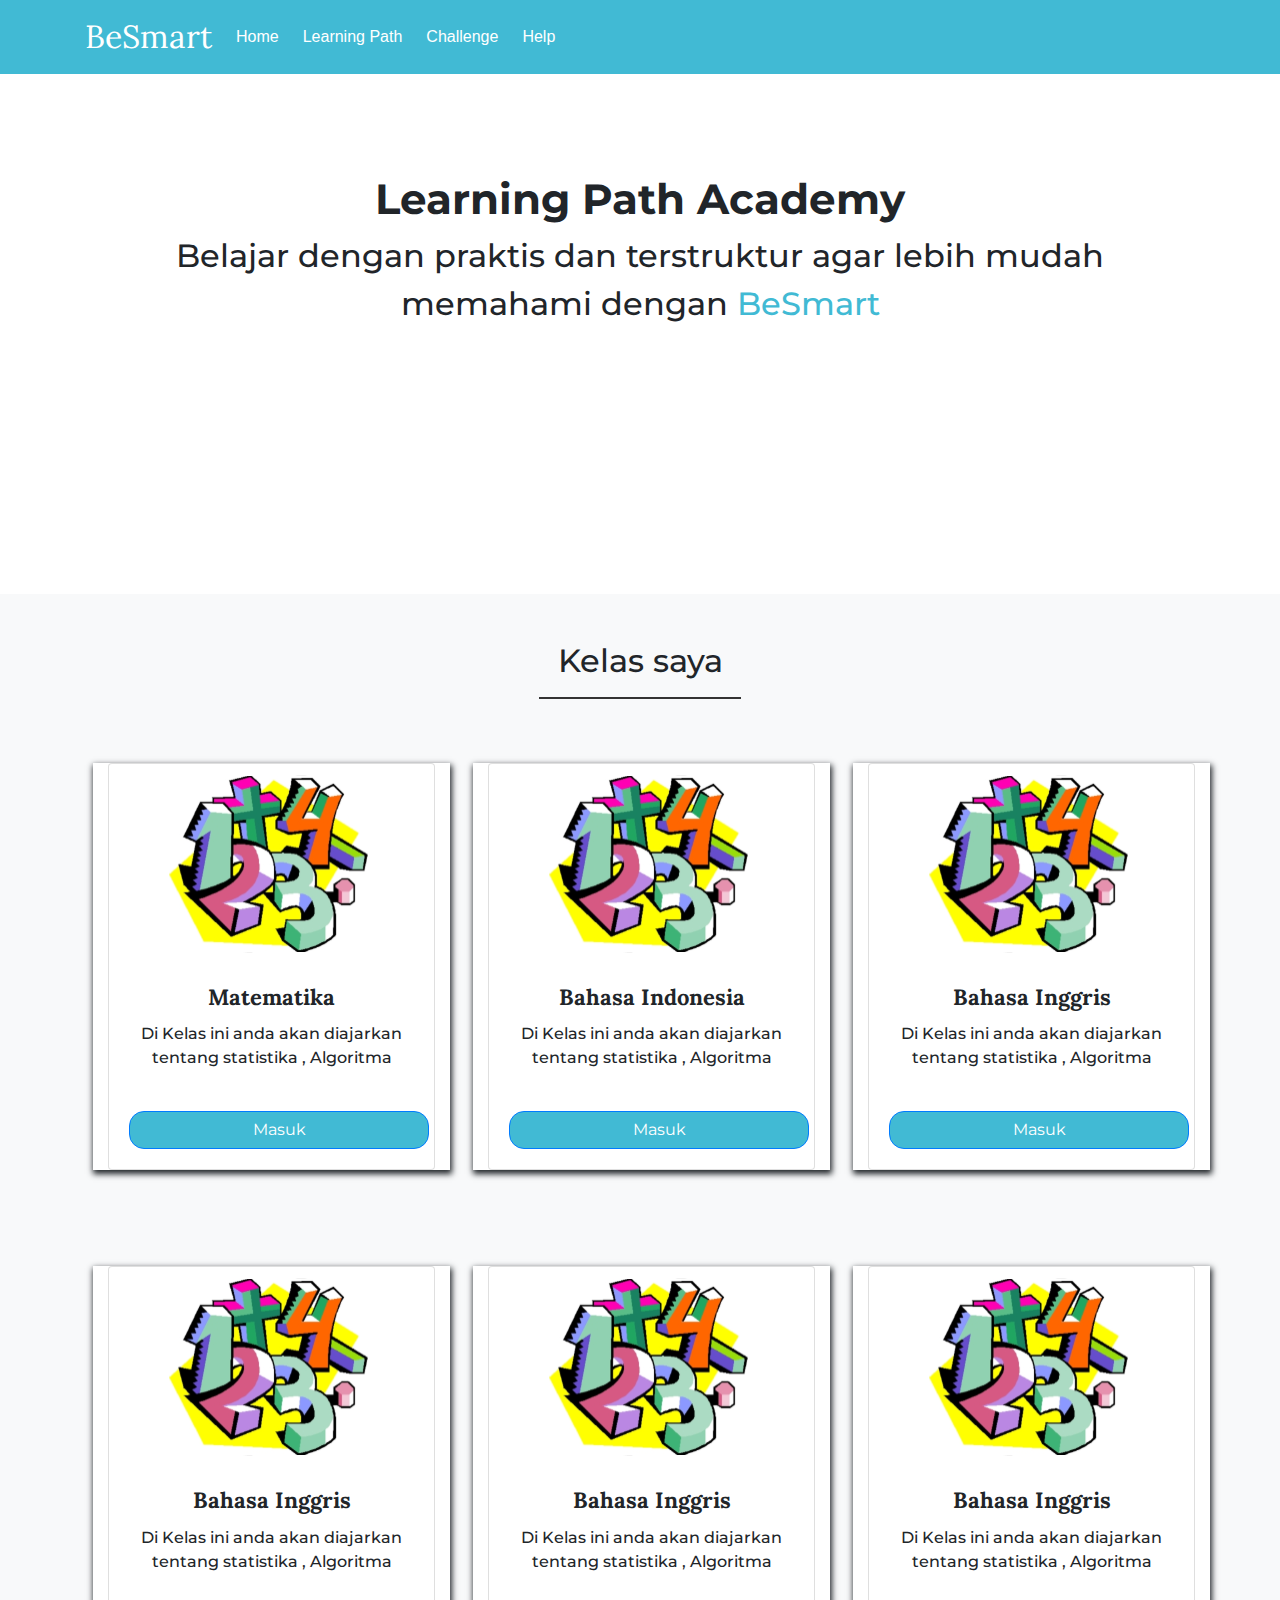
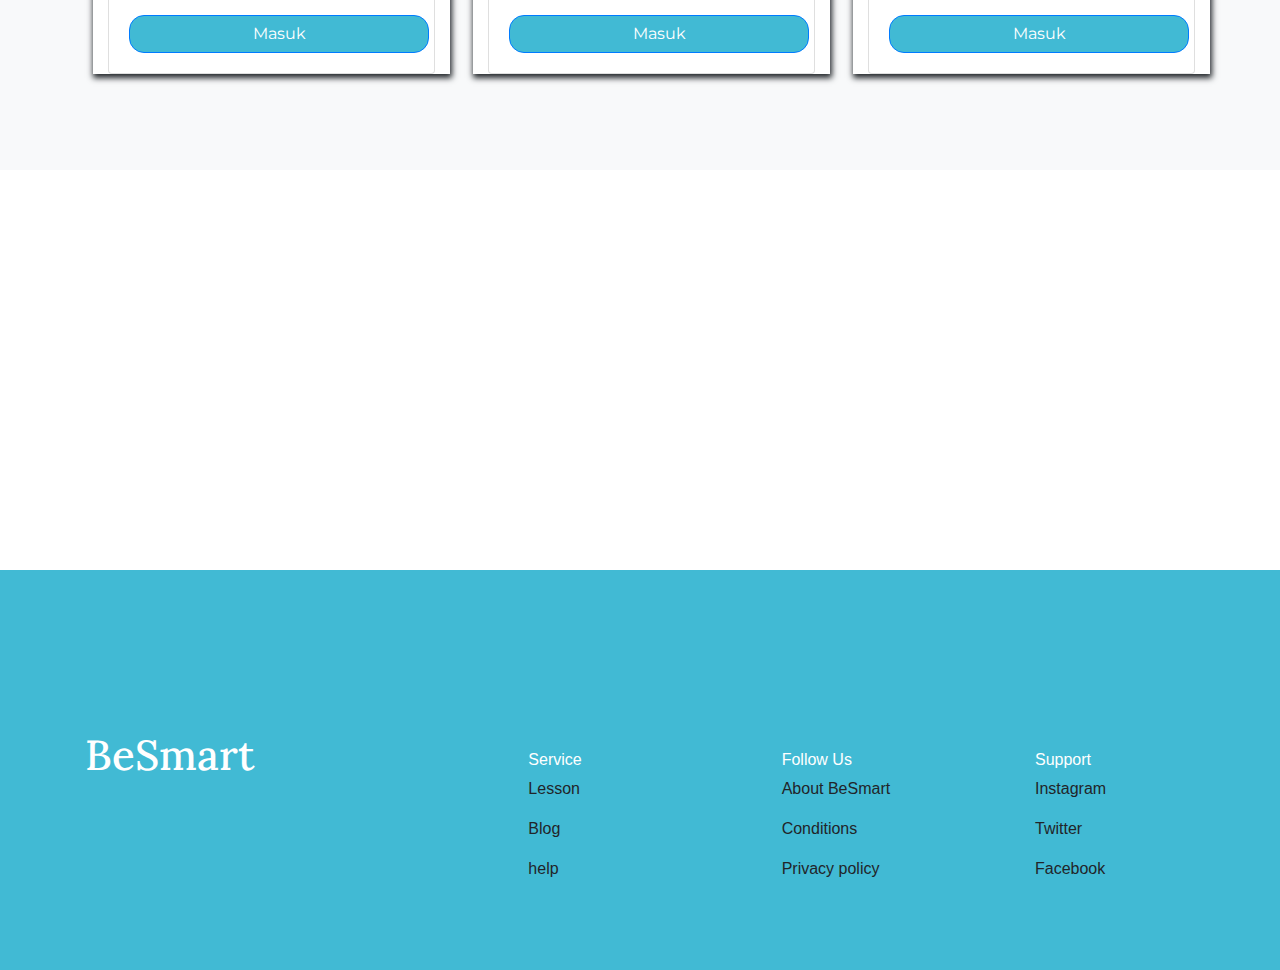
==== home.html @ 11f1c788 "membuat halaman homePage Learning Path" ====
<!doctype html>
<html lang="en">
  <head>
    <!-- Required meta tags -->
    <meta charset="utf-8">
    <meta name="viewport" content="width=device-width, initial-scale=1, shrink-to-fit=no">

    <!-- Bootstrap CSS -->
    <link rel="stylesheet" href="https://maxcdn.bootstrapcdn.com/bootstrap/4.0.0/css/bootstrap.min.css" integrity="sha384-Gn5384xqQ1aoWXA+058RXPxPg6fy4IWvTNh0E263XmFcJlSAwiGgFAW/dAiS6JXm" crossorigin="anonymous">


    <!-- Style CSS -->
    <link rel="stylesheet" href="Asset/css/main.css" type="text/css">



    <!-- Font -->
    <link rel="preconnect" href="https://fonts.googleapis.com">
    <link rel="preconnect" href="https://fonts.gstatic.com" crossorigin>
    <link href="https://fonts.googleapis.com/css2?family=Lora&family=Montserrat&display=swap" rel="stylesheet">



    <title>Hello, world!</title>
  </head>
  <body>
    

    <!-- Navbar -->
    <nav class="navbar navbar-expand-lg">
        <div class="container">
        <a class="navbar-brand text-white" href="/">
            BeSmart
        </a>
        <button class="navbar-toggler" type="button" data-toggle="collapse" data-target="#navbarNav" aria-controls="navbarNav" aria-expanded="false" aria-label="Toggle navigation">
          <span class="navbar-toggler-icon"></span>
        </button>
        <div class="collapse navbar-collapse" id="navbarNav">
          <ul class="navbar-nav">
            <li class="nav-item active">
              <a class="nav-link text-white" href="login.html">Home <span class="sr-only">(current)</span></a>
            </li>
            <li class="nav-item">
              <a class="nav-link text-white ml-2" href="#">Learning Path</a>
            </li>
            <li class="nav-item">
              <a class="nav-link text-white ml-2" href="#">Challenge</a>
            </li>
            <li class="nav-item">
              <a class="nav-link text-white ml-2" href="#">Help</a>
            </li>
            
          </ul>
        </div>
    </div>
      </nav>

      <!-- Akhir Navbar -->


      <!-- Judul -->

      <div class="container judul">
          <div class="row">
              <div class="col">
                  <h5 class="text-judul">Learning Path Academy</h5>
                  <p class="text-desc">Belajar dengan praktis dan terstruktur agar lebih mudah memahami dengan <span style="color: #41BAD4;">BeSmart</span></p>
              </div>
          </div>
      </div>

      <!-- Akhir judul  -->


      <!-- Kelas -->
      <section class="kelas-Belajar bg-light p-5">
          <div class="container">
              <h3 class="text-center">Kelas saya</h3>
              <hr style="border: 1px solid #333; width: 200px;">
              <div class="row">
                  <div class="col-lg-4">
                    <div class="card-deck mb-5 mt-5 ml-2">
                        <div class="card">
                          <img class="card-img-top img-fluid" style="margin-left: 60px;" src="Asset/img/mtk.svg" alt="Card image cap">
                          <div class="card-body">
                            <h5 class="card-title text-center">Matematika</h5>
                            <p class="card-text">Di Kelas ini anda akan diajarkan tentang statistika , Algoritma </p>
                            <a href="" class="btn btn-primary btn-masuk-kelas">Masuk</a>
                          </div>
                        </div>
                      </div>
                  </div>

                  <div class="col-lg-4">
                    <div class="card-deck mt-5 mb-5 mt-5 ml-2">
                        <div class="card">
                          <img class="card-img-top img-fluid" style="margin-left: 60px;" src="Asset/img/mtk.svg" alt="Card image cap">
                          <div class="card-body">
                            <h5 class="card-title text-center">Bahasa Indonesia</h5>
                            <p class="card-text">Di Kelas ini anda akan diajarkan tentang statistika , Algoritma </p>
                            <a href="" class="btn btn-primary btn-masuk-kelas">Masuk</a>
                          </div>
                        </div>
                      </div>
                  </div>


                  <div class="col-lg-4">
                    <div class="card-deck mt-5 mb-5 ml-2">
                        <div class="card">
                          <img class="card-img-top img-fluid" style="margin-left: 60px;" src="Asset/img/mtk.svg" alt="Card image cap">
                          <div class="card-body">
                            <h5 class="card-title text-center">Bahasa Inggris</h5>
                            <p class="card-text">Di Kelas ini anda akan diajarkan tentang statistika , Algoritma </p>
                            <a href="" class="btn btn-primary btn-masuk-kelas">Masuk</a>
                          </div>
                        </div>
                      </div>
                  </div>

                  <div class="col-lg-4">
                    <div class="card-deck mt-5 mb-5 ml-2">
                        <div class="card">
                          <img class="card-img-top img-fluid" style="margin-left: 60px;" src="Asset/img/mtk.svg" alt="Card image cap">
                          <div class="card-body">
                            <h5 class="card-title text-center">Bahasa Inggris</h5>
                            <p class="card-text">Di Kelas ini anda akan diajarkan tentang statistika , Algoritma </p>
                            <a href="" class="btn btn-primary btn-masuk-kelas">Masuk</a>
                          </div>
                        </div>
                      </div>
                  </div>

                  <div class="col-lg-4">
                    <div class="card-deck mt-5 mb-5 ml-2">
                        <div class="card">
                          <img class="card-img-top img-fluid" style="margin-left: 60px;" src="Asset/img/mtk.svg" alt="Card image cap">
                          <div class="card-body">
                            <h5 class="card-title text-center">Bahasa Inggris</h5>
                            <p class="card-text">Di Kelas ini anda akan diajarkan tentang statistika , Algoritma </p>
                            <a href="" class="btn btn-primary btn-masuk-kelas">Masuk</a>
                          </div>
                        </div>
                      </div>
                  </div>

                  <div class="col-lg-4">
                    <div class="card-deck mt-5 mb-5 ml-2">
                        <div class="card">
                          <img class="card-img-top img-fluid" style="margin-left: 60px;" src="Asset/img/mtk.svg" alt="Card image cap">
                          <div class="card-body">
                            <h5 class="card-title text-center">Bahasa Inggris</h5>
                            <p class="card-text">Di Kelas ini anda akan diajarkan tentang statistika , Algoritma </p>
                            <a href="" class="btn btn-primary btn-masuk-kelas">Masuk</a>
                          </div>
                        </div>
                      </div>
                  </div>
              </div>
          </div>
      </section>
      <!-- Akhir kelas -->

      <!-- Footer -->
      <section class="footer" style="background: #41BAD4; height: 400px;">
          <div class="container">
              <div class="row d-flex justify-content-between">
                  <div class="col-4">
                      <h5 class="footer-text">BeSmart</h5>
                  </div>
                  <div class="col-2">
                      <h4 class="service">Service</h4>
                      <div class="row">
                          <div class="col">
                              <p class="services">Lesson</hp>
                              <p class="services">Blog</p>
                              <hp class="services">help</p>
                          </div>
                      </div>
                  </div>
                  <div class="col-2">
                      <h4 class="service">Follow Us</h4>
                      <div class="row">
                        <div class="col">
                            <p class="services">About BeSmart</hp>
                            <p class="services">Conditions</p>
                            <hp class="services">Privacy policy</p>
                        </div>
                    </div>
                  </div>
                  <div class="col-2">
                      <h4 class="service">Support</h4>
                      <div class="row">
                        <div class="col">
                            <p class="services">Instagram</hp>
                            <p class="services">Twitter</p>
                            <hp class="services">Facebook</p>
                        </div>
                    </div>
                  </div>
              </div>
          </div>
      </section>
      <!-- Akhir Footer -->




















    <!-- Optional JavaScript -->
    <!-- jQuery first, then Popper.js, then Bootstrap JS -->
    <script src="https://code.jquery.com/jquery-3.2.1.slim.min.js" integrity="sha384-KJ3o2DKtIkvYIK3UENzmM7KCkRr/rE9/Qpg6aAZGJwFDMVNA/GpGFF93hXpG5KkN" crossorigin="anonymous"></script>
    <script src="https://cdnjs.cloudflare.com/ajax/libs/popper.js/1.12.9/umd/popper.min.js" integrity="sha384-ApNbgh9B+Y1QKtv3Rn7W3mgPxhU9K/ScQsAP7hUibX39j7fakFPskvXusvfa0b4Q" crossorigin="anonymous"></script>
    <script src="https://maxcdn.bootstrapcdn.com/bootstrap/4.0.0/js/bootstrap.min.js" integrity="sha384-JZR6Spejh4U02d8jOt6vLEHfe/JQGiRRSQQxSfFWpi1MquVdAyjUar5+76PVCmYl" crossorigin="anonymous"></script>
  </body>
</html>
---- Asset/css/main.css ----
.navbar {
    background: #41BAD4;
    margin-bottom: 100px;
}
.navbar-brand {
    font-family: 'Lora';
    font-size: 32px;
    font-weight: 400;
    font-style: bold;
}
.navlink {
    font-family: 'Montserrat';
}
.jumbotron {
    height: 600px;
}
.text-learning, title {
    font-family: 'Montserrat';
    color: white;
}

.btn-belajar {
    text-align: center;
    margin: auto;
    margin-left: 550px;
    margin-top: 60px;
}

.title-text {
    font-family: 'Lora';
    margin-top: 90px;
    color: #41BAD4;
    font-size: 42px;
    text-align: center;
}

.logo-img {
    margin-top: 40px;
    width: 350;
    height: 200;
}

.box-form {
    width: 400px;
    height: 600px;
    background: black;
}
.btn-login, .btn-masuk-kelas {
    background: #41BAD4 ;
    color: white;
    font-family: 'Montserrat';
    margin-top: 25px;
    width: 300px;
    border-radius: 15px 15px 15px 15px;
}

.btn-outline-primary {
    border-radius: 15px 15px 15px 15px;
    width: 100px;
    margin-left: 10px;
}
.form-control {
    border-radius: 5px 5px 5px 5px;
}
.judul {
    margin-bottom: 250px;
}

.text-judul {
    font-family: 'Montserrat';
    font-size: 42px;
    font-weight: bold;
    text-align: center;
}
.text-desc, h3 {
    font-family: 'Montserrat';
    font-size: 32px;
    font-weight: 500;
    text-align: center;
}

.card-deck {
    box-sizing: border-box;
    box-shadow: 1px 3px 6px 1px;
    background: white;
}
.card-img-top {
    width: 200px; height: 200px;
}
.card-title {
    font-family: 'Lora';
    font-size: 22px;
    font-weight: bold;
}
.card-text {
    font-family: 'Montserrat';
    font-weight: 500;
    font-size: 16px;
    text-align: center;
}
.footer {
    margin-top: 400px;
}
.footer-text {
    color: white;
    padding-top: 160px;
    font-family: 'Lora';
    font-size: 42px;
}
.footer .service {
    padding-top: 180px;
    font-size: 16px;
    color: white;
}
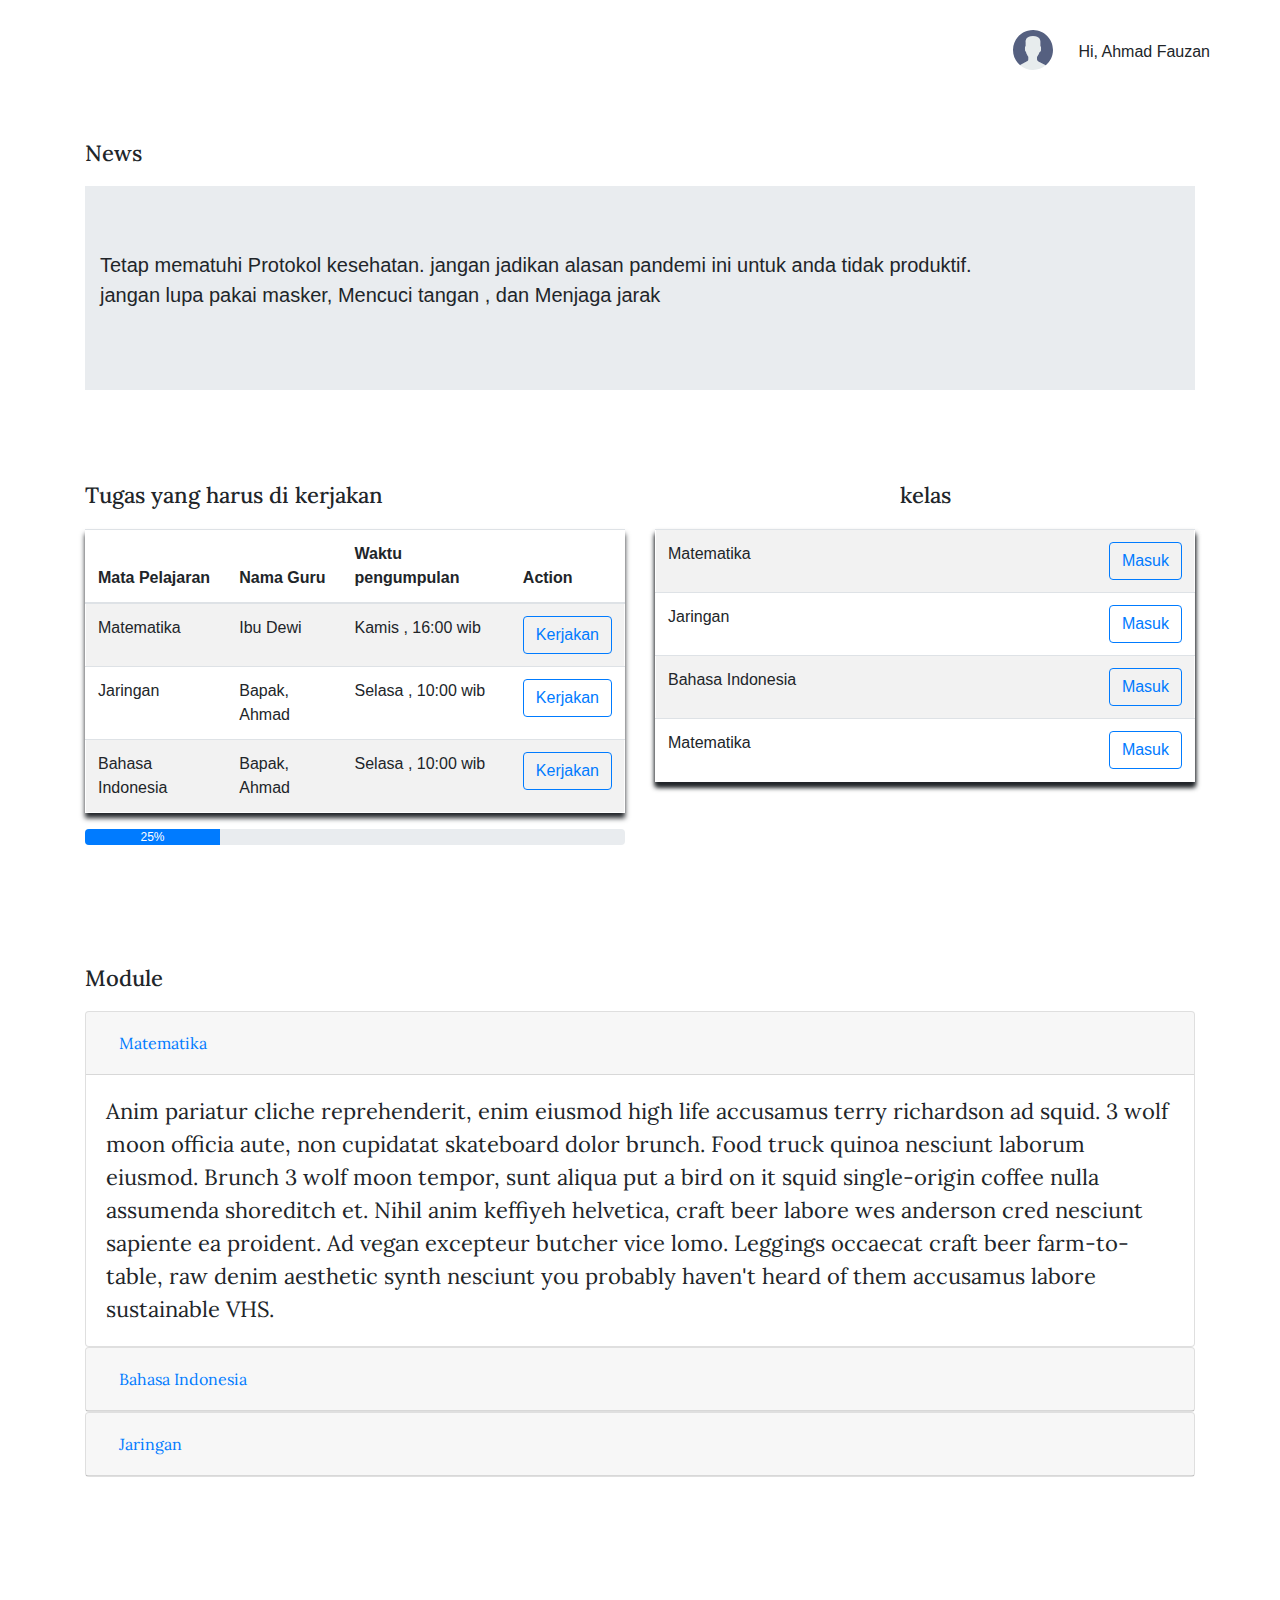
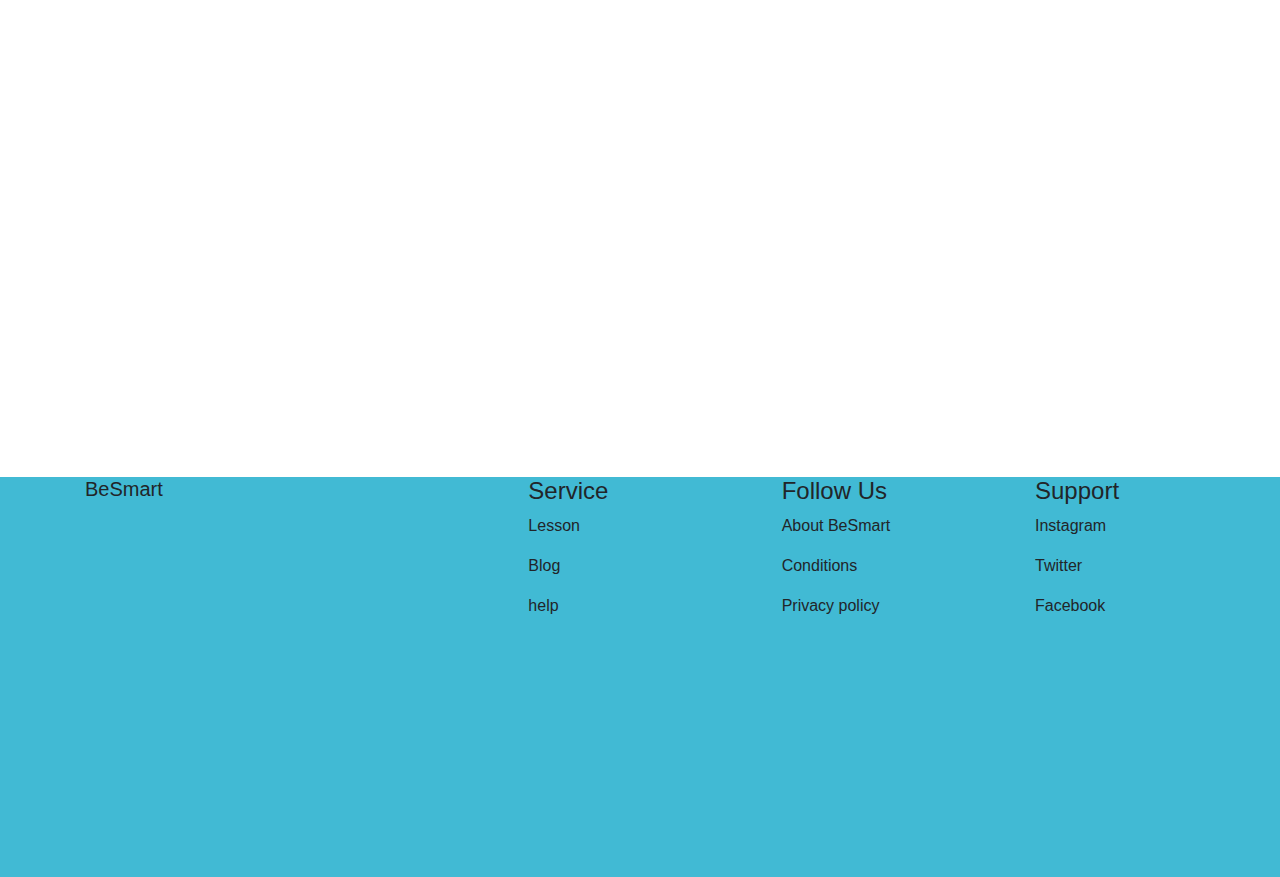
==== commit 3be6767f: "revisi new desain" ====
--- a/home.html
+++ b/home.html
@@ -11,6 +11,7 @@
 
     <!-- Style CSS -->
     <link rel="stylesheet" href="Asset/css/main.css" type="text/css">
+    <link rel="stylesheet" href="path/to/font-awesome/css/font-awesome.min.css">
 
 
 
@@ -27,139 +28,213 @@
     
 
     <!-- Navbar -->
-    <nav class="navbar navbar-expand-lg">
-        <div class="container">
-        <a class="navbar-brand text-white" href="/">
-            BeSmart
-        </a>
-        <button class="navbar-toggler" type="button" data-toggle="collapse" data-target="#navbarNav" aria-controls="navbarNav" aria-expanded="false" aria-label="Toggle navigation">
-          <span class="navbar-toggler-icon"></span>
-        </button>
-        <div class="collapse navbar-collapse" id="navbarNav">
-          <ul class="navbar-nav">
-            <li class="nav-item active">
-              <a class="nav-link text-white" href="login.html">Home <span class="sr-only">(current)</span></a>
-            </li>
-            <li class="nav-item">
-              <a class="nav-link text-white ml-2" href="#">Learning Path</a>
-            </li>
-            <li class="nav-item">
-              <a class="nav-link text-white ml-2" href="#">Challenge</a>
-            </li>
-            <li class="nav-item">
-              <a class="nav-link text-white ml-2" href="#">Help</a>
-            </li>
+    <div class="container">
+      <div class="row">
+        <div class="col">
+          <img src="Asset/img/user.svg" class="img-fluid img-user float-right" style="width: 40px; height: 40px;" alt="">
+        </div>
+        <p class="name-user">Hi, Ahmad Fauzan</p>
+      </div>
+    </div>
+    <!-- Akhir Navbar -->
+
+    <!-- News -->
+    <section class="news">
+      <div class="container">
+        <div class="row">
+          <div class="col">
+            <h5 class="title-news">News</h5>
+          </div>
+        </div>
+        <div class="row">
+          <div class="col">
+            <div class="jumbotron jumbotron-fluid">
+              <div class="container">
+                <p class="lead">Tetap mematuhi Protokol kesehatan. jangan jadikan alasan pandemi ini untuk anda tidak produktif. <br>
+                 jangan lupa pakai masker, Mencuci tangan , dan Menjaga jarak</p>
+              </div>
+            </div>
+          </div>
+        </div>
+      </div>
+    </section>
+    <!-- Akhir News -->
+
+    <!-- Reminder -->
+    <section class="task">
+      <div class="container">
+        <div class="row d-flex justify-content-between">
+          <div class="col">
+            <h5 class="title-task">Tugas yang harus di kerjakan</h5>
+          </div>
+          <div class="col">
+            <h5 class="title-task text-center"> kelas </h5>
+          </div>
+        </div>
+
+
+
+        <div class="row">
+
+          <div class="col-6">
+            <table class="table table-striped table-task">
+              <thead>
+                <tr>
+                  <th scope="col">Mata Pelajaran</th>
+                  <th scope="col">Nama Guru</th>
+                  <th scope="col">Waktu pengumpulan</th>
+                  <th scope="col">Action</th>
+                </tr>
+              </thead>
+              <tbody>
+                <tr>
+                  <td>Matematika</td>
+                  <td>Ibu Dewi</td>
+                  <td>Kamis , 16:00 wib</td>
+                  <td>
+                    <a href="" class="btn btn-outline-primary">Kerjakan</a>
+                  </td>
+                </tr>
+                  <td>Jaringan</td>
+                  <td>Bapak, Ahmad</td>
+                  <td>Selasa , 10:00 wib</td>
+                  <td>
+                    <a href="" class="btn btn-outline-primary">Kerjakan</a>
+                  </td>
+                </tr>
+                </tr>
+                  <td>Bahasa Indonesia</td>
+                  <td>Bapak, Ahmad</td>
+                  <td>Selasa , 10:00 wib</td>
+                  <td>
+                    <a href="" class="btn btn-outline-primary">Kerjakan</a>
+                  </td>
+                </tr>
+              </tbody>
+            </table>
+          </div>
+
+
+          <div class="col-6">
+            <table class="table table-striped table-kelas">
+             
+              <tbody class="table-kelas">
+                <tr>
+                  <td>Matematika</td>
+                  <td>
+                    <a href="" class="btn btn-outline-primary float-right">Masuk</a>
+                  </td>
+                </tr>
+                  <td >Jaringan</td>
+                  <td>
+                    <a href="" class="btn btn-outline-primary float-right">Masuk</a>
+                  </td>
+                </tr>
+                </tr>
+                  <td >Bahasa Indonesia</td>
+                  <td>
+                    <a href="" class="btn btn-outline-primary float-right">Masuk</a>
+                  </td>
+                </tr>
+                </tr>
+                  <td >Matematika</td>
+                  <td>
+                    <a href="kelas.html" class="btn btn-outline-primary float-right">Masuk</a>
+                  </td>
+                </tr>
+                
+              </tbody>
+            </table>
+          </div>
+        </div>
+        <div class="row">
+            <div class="col-6">
+              <div class="progress">
+                <div class="progress-bar" role="progressbar" style="width: 25%;" aria-valuenow="25" aria-valuemin="0" aria-valuemax="100">25%</div>
+              </div>
+            </div>
+        </div>
+      </div>
+    </section>
+    <!-- Akhir Reminder -->
+
+
+    <!-- Kurikulum -->
+    <section class="kurikulum">
+      <div class="container">
+        <div class="row">
+          <div class="col">
+            <h5 class="kurikulum">Module</h5>
+          </div>
+        </div>
+
+        <div class="row">
+          <div class="col">
+            <div id="accordion">
+              <div class="card">
+                <div class="card-header" id="headingOne">
+                  <h5 class="mb-0">
+                    <button class="btn btn-link" data-toggle="collapse" data-target="#collapseOne" aria-expanded="true" aria-controls="collapseOne">
+                      Matematika
+                    </button>
+                  </h5>
+                </div>
             
-          </ul>
-        </div>
-    </div>
-      </nav>
-
-      <!-- Akhir Navbar -->
-
-
-      <!-- Judul -->
-
-      <div class="container judul">
-          <div class="row">
-              <div class="col">
-                  <h5 class="text-judul">Learning Path Academy</h5>
-                  <p class="text-desc">Belajar dengan praktis dan terstruktur agar lebih mudah memahami dengan <span style="color: #41BAD4;">BeSmart</span></p>
-              </div>
-          </div>
+                <div id="collapseOne" class="collapse show" aria-labelledby="headingOne" data-parent="#accordion">
+                  <div class="card-body">
+                    Anim pariatur cliche reprehenderit, enim eiusmod high life accusamus terry richardson ad squid. 3 wolf moon officia aute, non cupidatat skateboard dolor brunch. Food truck quinoa nesciunt laborum eiusmod. Brunch 3 wolf moon tempor, sunt aliqua put a bird on it squid single-origin coffee nulla assumenda shoreditch et. Nihil anim keffiyeh helvetica, craft beer labore wes anderson cred nesciunt sapiente ea proident. Ad vegan excepteur butcher vice lomo. Leggings occaecat craft beer farm-to-table, raw denim aesthetic synth nesciunt you probably haven't heard of them accusamus labore sustainable VHS.
+                  </div>
+                </div>
+              </div>
+              <div class="card">
+                <div class="card-header" id="headingTwo">
+                  <h5 class="mb-0">
+                    <button class="btn btn-link collapsed" data-toggle="collapse" data-target="#collapseTwo" aria-expanded="false" aria-controls="collapseTwo">
+                      Bahasa Indonesia
+                    </button>
+                  </h5>
+                </div>
+                <div id="collapseTwo" class="collapse" aria-labelledby="headingTwo" data-parent="#accordion">
+                  <div class="card-body">
+                    Anim pariatur cliche reprehenderit, enim eiusmod high life accusamus terry richardson ad squid. 3 wolf moon officia aute, non cupidatat skateboard dolor brunch. Food truck quinoa nesciunt laborum eiusmod. Brunch 3 wolf moon tempor, sunt aliqua put a bird on it squid single-origin coffee nulla assumenda shoreditch et. Nihil anim keffiyeh helvetica, craft beer labore wes anderson cred nesciunt sapiente ea proident. Ad vegan excepteur butcher vice lomo. Leggings occaecat craft beer farm-to-table, raw denim aesthetic synth nesciunt you probably haven't heard of them accusamus labore sustainable VHS.
+                  </div>
+                </div>
+              </div>
+              <div class="card">
+                <div class="card-header" id="headingThree">
+                  <h5 class="mb-0">
+                    <button class="btn btn-link collapsed" data-toggle="collapse" data-target="#collapseThree" aria-expanded="false" aria-controls="collapseThree">
+                      Jaringan
+                    </button>
+                  </h5>
+                </div>
+                <div id="collapseThree" class="collapse" aria-labelledby="headingThree" data-parent="#accordion">
+                  <div class="card-body">
+                    Anim pariatur cliche reprehenderit, enim eiusmod high life accusamus terry richardson ad squid. 3 wolf moon officia aute, non cupidatat skateboard dolor brunch. Food truck quinoa nesciunt laborum eiusmod. Brunch 3 wolf moon tempor, sunt aliqua put a bird on it squid single-origin coffee nulla assumenda shoreditch et. Nihil anim keffiyeh helvetica, craft beer labore wes anderson cred nesciunt sapiente ea proident. Ad vegan excepteur butcher vice lomo. Leggings occaecat craft beer farm-to-table, raw denim aesthetic synth nesciunt you probably haven't heard of them accusamus labore sustainable VHS.
+                  </div>
+                </div>
+              </div>
+            </div>
+          </div>
+        </div>
       </div>
-
-      <!-- Akhir judul  -->
-
-
-      <!-- Kelas -->
-      <section class="kelas-Belajar bg-light p-5">
-          <div class="container">
-              <h3 class="text-center">Kelas saya</h3>
-              <hr style="border: 1px solid #333; width: 200px;">
-              <div class="row">
-                  <div class="col-lg-4">
-                    <div class="card-deck mb-5 mt-5 ml-2">
-                        <div class="card">
-                          <img class="card-img-top img-fluid" style="margin-left: 60px;" src="Asset/img/mtk.svg" alt="Card image cap">
-                          <div class="card-body">
-                            <h5 class="card-title text-center">Matematika</h5>
-                            <p class="card-text">Di Kelas ini anda akan diajarkan tentang statistika , Algoritma </p>
-                            <a href="" class="btn btn-primary btn-masuk-kelas">Masuk</a>
-                          </div>
-                        </div>
-                      </div>
-                  </div>
-
-                  <div class="col-lg-4">
-                    <div class="card-deck mt-5 mb-5 mt-5 ml-2">
-                        <div class="card">
-                          <img class="card-img-top img-fluid" style="margin-left: 60px;" src="Asset/img/mtk.svg" alt="Card image cap">
-                          <div class="card-body">
-                            <h5 class="card-title text-center">Bahasa Indonesia</h5>
-                            <p class="card-text">Di Kelas ini anda akan diajarkan tentang statistika , Algoritma </p>
-                            <a href="" class="btn btn-primary btn-masuk-kelas">Masuk</a>
-                          </div>
-                        </div>
-                      </div>
-                  </div>
-
-
-                  <div class="col-lg-4">
-                    <div class="card-deck mt-5 mb-5 ml-2">
-                        <div class="card">
-                          <img class="card-img-top img-fluid" style="margin-left: 60px;" src="Asset/img/mtk.svg" alt="Card image cap">
-                          <div class="card-body">
-                            <h5 class="card-title text-center">Bahasa Inggris</h5>
-                            <p class="card-text">Di Kelas ini anda akan diajarkan tentang statistika , Algoritma </p>
-                            <a href="" class="btn btn-primary btn-masuk-kelas">Masuk</a>
-                          </div>
-                        </div>
-                      </div>
-                  </div>
-
-                  <div class="col-lg-4">
-                    <div class="card-deck mt-5 mb-5 ml-2">
-                        <div class="card">
-                          <img class="card-img-top img-fluid" style="margin-left: 60px;" src="Asset/img/mtk.svg" alt="Card image cap">
-                          <div class="card-body">
-                            <h5 class="card-title text-center">Bahasa Inggris</h5>
-                            <p class="card-text">Di Kelas ini anda akan diajarkan tentang statistika , Algoritma </p>
-                            <a href="" class="btn btn-primary btn-masuk-kelas">Masuk</a>
-                          </div>
-                        </div>
-                      </div>
-                  </div>
-
-                  <div class="col-lg-4">
-                    <div class="card-deck mt-5 mb-5 ml-2">
-                        <div class="card">
-                          <img class="card-img-top img-fluid" style="margin-left: 60px;" src="Asset/img/mtk.svg" alt="Card image cap">
-                          <div class="card-body">
-                            <h5 class="card-title text-center">Bahasa Inggris</h5>
-                            <p class="card-text">Di Kelas ini anda akan diajarkan tentang statistika , Algoritma </p>
-                            <a href="" class="btn btn-primary btn-masuk-kelas">Masuk</a>
-                          </div>
-                        </div>
-                      </div>
-                  </div>
-
-                  <div class="col-lg-4">
-                    <div class="card-deck mt-5 mb-5 ml-2">
-                        <div class="card">
-                          <img class="card-img-top img-fluid" style="margin-left: 60px;" src="Asset/img/mtk.svg" alt="Card image cap">
-                          <div class="card-body">
-                            <h5 class="card-title text-center">Bahasa Inggris</h5>
-                            <p class="card-text">Di Kelas ini anda akan diajarkan tentang statistika , Algoritma </p>
-                            <a href="" class="btn btn-primary btn-masuk-kelas">Masuk</a>
-                          </div>
-                        </div>
-                      </div>
-                  </div>
-              </div>
-          </div>
-      </section>
-      <!-- Akhir kelas -->
+    </section>
+    <!-- Akhir Kurikulum -->
+
+
+
+
+
+
+
+
+
+
+
+
+
+
+
 
       <!-- Footer -->
       <section class="footer" style="background: #41BAD4; height: 400px;">
--- a/Asset/css/main.css
+++ b/Asset/css/main.css
@@ -8,117 +8,39 @@
     font-weight: 400;
     font-style: bold;
 }
-.navlink {
-    font-family: 'Montserrat';
+.form-control {
+    border-radius: 20px 20px 20px 20px;
 }
-.jumbotron {
-    height: 600px;
+.btn-login {
+    box-shadow: 1px 2px 3px 3px;
+    width: 400px;
+    border-radius: 20px 20px 20px 20px;
 }
-.text-learning, title {
-    font-family: 'Montserrat';
-    color: white;
+.tab-content {
+    margin-bottom: 200px;
 }
 
-.btn-belajar {
-    text-align: center;
-    margin: auto;
-    margin-left: 550px;
-    margin-top: 60px;
+.img-user {
+    margin-top: 30px;
+}
+.name-user{
+    margin-top: 40px;
+    margin-left: 10px;
 }
 
-.title-text {
+.title-news, .title-task, .kurikulum{
     font-family: 'Lora';
-    margin-top: 90px;
-    color: #41BAD4;
-    font-size: 42px;
-    text-align: center;
+    font-size: 22px;
+    margin-top: 60px;
+    margin-bottom: 20px;
 }
 
-.logo-img {
-    margin-top: 40px;
-    width: 350;
-    height: 200;
+.table-kelas, .table-task {
+    box-sizing: border-box;
+    box-shadow: 0px 5px 5px 0px;
+    border: 1px solid white;
 }
 
-.box-form {
-    width: 400px;
-    height: 600px;
-    background: black;
-}
-.btn-login, .btn-masuk-kelas {
-    background: #41BAD4 ;
-    color: white;
-    font-family: 'Montserrat';
-    margin-top: 25px;
-    width: 300px;
-    border-radius: 15px 15px 15px 15px;
-}
-
-.btn-outline-primary {
-    border-radius: 15px 15px 15px 15px;
-    width: 100px;
-    margin-left: 10px;
-}
-.form-control {
-    border-radius: 5px 5px 5px 5px;
-}
-.judul {
-    margin-bottom: 250px;
-}
-
-.text-judul {
-    font-family: 'Montserrat';
-    font-size: 42px;
-    font-weight: bold;
-    text-align: center;
-}
-.text-desc, h3 {
-    font-family: 'Montserrat';
-    font-size: 32px;
-    font-weight: 500;
-    text-align: center;
-}
-
-.card-deck {
-    box-sizing: border-box;
-    box-shadow: 1px 3px 6px 1px;
-    background: white;
-}
-.card-img-top {
-    width: 200px; height: 200px;
-}
-.card-title {
-    font-family: 'Lora';
-    font-size: 22px;
-    font-weight: bold;
-}
-.card-text {
-    font-family: 'Montserrat';
-    font-weight: 500;
-    font-size: 16px;
-    text-align: center;
-}
 .footer {
-    margin-top: 400px;
-}
-.footer-text {
-    color: white;
-    padding-top: 160px;
-    font-family: 'Lora';
-    font-size: 42px;
-}
-.footer .service {
-    padding-top: 180px;
-    font-size: 16px;
-    color: white;
-}
-
-
-
-
-
-
-
-
-
-
+    margin-top: 600px;
+}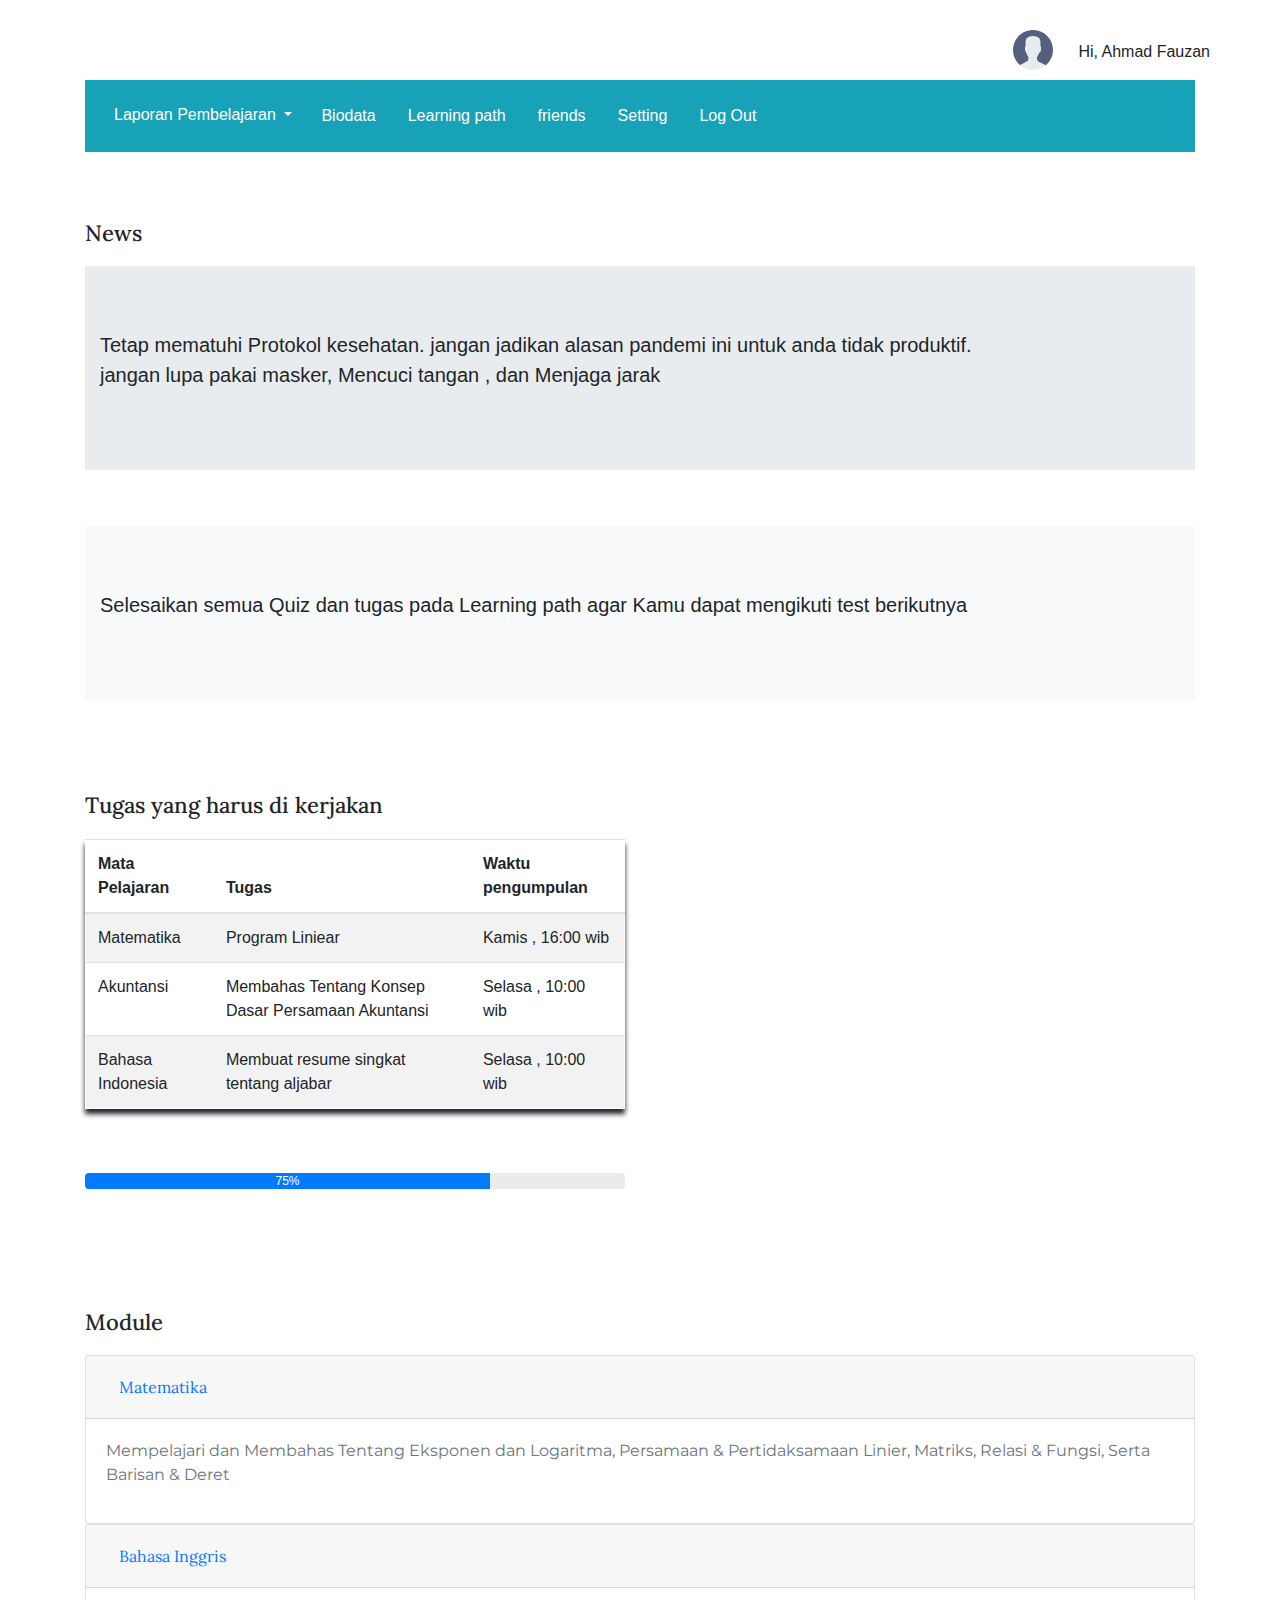
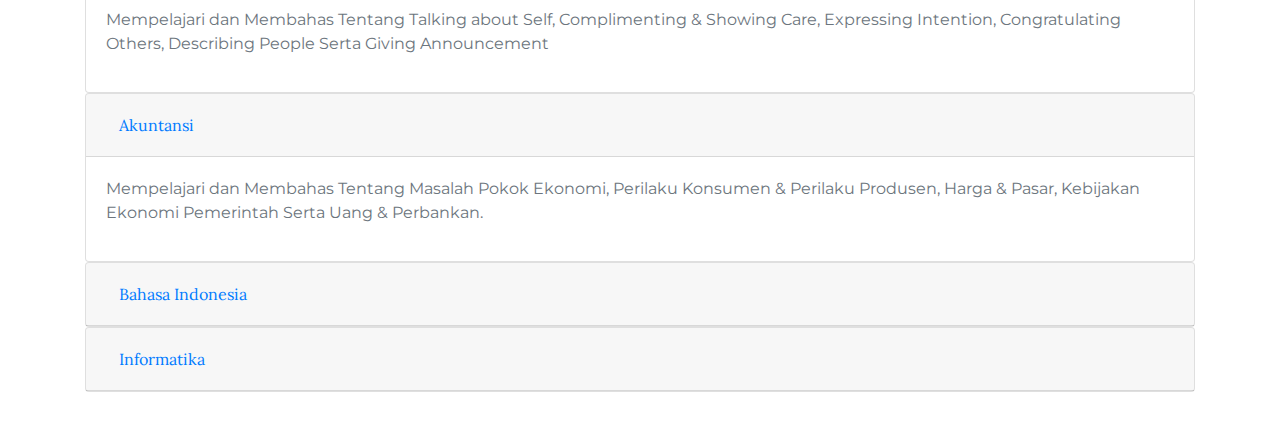
==== commit 1bcc5a91: "ubah tampilan" ====
--- a/home.html
+++ b/home.html
@@ -22,21 +22,57 @@
 
 
 
-    <title>Hello, world!</title>
+    <title>BeSmart | HomePage</title>
   </head>
   <body>
+
+
     
 
     <!-- Navbar -->
     <div class="container">
       <div class="row">
-        <div class="col">
+        <div class="col-lg d-sm-none d-md-block">
           <img src="Asset/img/user.svg" class="img-fluid img-user float-right" style="width: 40px; height: 40px;" alt="">
         </div>
         <p class="name-user">Hi, Ahmad Fauzan</p>
       </div>
     </div>
     <!-- Akhir Navbar -->
+
+    <div class="container">
+      <div class="p-3 mb-2 bg-info">
+        <ul class="nav">
+         
+          <div class="dropdown">
+            <button class="btn bg-info text-white dropdown-toggle" type="button" id="dropdownMenuButton" data-toggle="dropdown" aria-haspopup="true" aria-expanded="false">
+              Laporan Pembelajaran
+            </button>
+            <div class="dropdown-menu" aria-labelledby="dropdownMenuButton">
+              <a class="dropdown-item" href="semester.html">Semester 1</a>
+              <a class="dropdown-item" href="semester.html">Semester 2</a>
+            </div>
+          </div>
+          <li class="nav-item">
+            <a class="nav-link" href="biodata.html">Biodata</a>
+          </li>
+          <li class="nav-item">
+            <a class="nav-link" href="Learning.html">Learning path</a>
+          </li>
+          <li class="nav-item">
+            <a class="nav-link" href="friend.html">friends</a>
+          </li>
+          <li class="nav-item">
+            <a class="nav-link" href="settings.html">Setting</a>
+          </li>
+          <li class="nav-item">
+            <a class="nav-link" href="index.html">Log Out</a>
+          </li>
+        </ul>
+      </div>
+    </div>
+
+
 
     <!-- News -->
     <section class="news">
@@ -56,6 +92,17 @@
             </div>
           </div>
         </div>
+        <div class="row mt-4">
+          <div class="col">
+            <div class="jumbotron jumbotron-fluid bg-light">
+              <div class="container">
+                <p class="lead">
+                  Selesaikan semua Quiz dan tugas pada Learning path agar Kamu dapat mengikuti test berikutnya
+                </p>
+              </div>
+            </div>
+          </div>
+        </div>
       </div>
     </section>
     <!-- Akhir News -->
@@ -67,9 +114,7 @@
           <div class="col">
             <h5 class="title-task">Tugas yang harus di kerjakan</h5>
           </div>
-          <div class="col">
-            <h5 class="title-task text-center"> kelas </h5>
-          </div>
+        
         </div>
 
 
@@ -81,86 +126,46 @@
               <thead>
                 <tr>
                   <th scope="col">Mata Pelajaran</th>
-                  <th scope="col">Nama Guru</th>
+                  <th scope="col">Tugas</th>
                   <th scope="col">Waktu pengumpulan</th>
-                  <th scope="col">Action</th>
                 </tr>
               </thead>
               <tbody>
                 <tr>
                   <td>Matematika</td>
-                  <td>Ibu Dewi</td>
+                  <td>Program Liniear</td>
                   <td>Kamis , 16:00 wib</td>
-                  <td>
-                    <a href="" class="btn btn-outline-primary">Kerjakan</a>
-                  </td>
-                </tr>
-                  <td>Jaringan</td>
-                  <td>Bapak, Ahmad</td>
+                
+                </tr>
+                  <td>Akuntansi</td>
+                  <td>Membahas Tentang Konsep Dasar Persamaan Akuntansi</td>
                   <td>Selasa , 10:00 wib</td>
-                  <td>
-                    <a href="" class="btn btn-outline-primary">Kerjakan</a>
-                  </td>
+                 
                 </tr>
                 </tr>
                   <td>Bahasa Indonesia</td>
-                  <td>Bapak, Ahmad</td>
+                  <td>Membuat resume singkat tentang aljabar</td>
                   <td>Selasa , 10:00 wib</td>
-                  <td>
-                    <a href="" class="btn btn-outline-primary">Kerjakan</a>
-                  </td>
                 </tr>
               </tbody>
             </table>
           </div>
 
 
-          <div class="col-6">
-            <table class="table table-striped table-kelas">
-             
-              <tbody class="table-kelas">
-                <tr>
-                  <td>Matematika</td>
-                  <td>
-                    <a href="" class="btn btn-outline-primary float-right">Masuk</a>
-                  </td>
-                </tr>
-                  <td >Jaringan</td>
-                  <td>
-                    <a href="" class="btn btn-outline-primary float-right">Masuk</a>
-                  </td>
-                </tr>
-                </tr>
-                  <td >Bahasa Indonesia</td>
-                  <td>
-                    <a href="" class="btn btn-outline-primary float-right">Masuk</a>
-                  </td>
-                </tr>
-                </tr>
-                  <td >Matematika</td>
-                  <td>
-                    <a href="kelas.html" class="btn btn-outline-primary float-right">Masuk</a>
-                  </td>
-                </tr>
-                
-              </tbody>
-            </table>
-          </div>
+         
         </div>
         <div class="row">
             <div class="col-6">
-              <div class="progress">
-                <div class="progress-bar" role="progressbar" style="width: 25%;" aria-valuenow="25" aria-valuemin="0" aria-valuemax="100">25%</div>
+              <div class="progress mt-5">
+                <div class="progress-bar" role="progressbar" style="width: 75%;" aria-valuenow="25" aria-valuemin="0" aria-valuemax="100">75%</div>
               </div>
             </div>
         </div>
       </div>
     </section>
-    <!-- Akhir Reminder -->
-
 
     <!-- Kurikulum -->
-    <section class="kurikulum">
+    <section class="kurikulum mb-5">
       <div class="container">
         <div class="row">
           <div class="col">
@@ -179,10 +184,37 @@
                     </button>
                   </h5>
                 </div>
-            
                 <div id="collapseOne" class="collapse show" aria-labelledby="headingOne" data-parent="#accordion">
                   <div class="card-body">
-                    Anim pariatur cliche reprehenderit, enim eiusmod high life accusamus terry richardson ad squid. 3 wolf moon officia aute, non cupidatat skateboard dolor brunch. Food truck quinoa nesciunt laborum eiusmod. Brunch 3 wolf moon tempor, sunt aliqua put a bird on it squid single-origin coffee nulla assumenda shoreditch et. Nihil anim keffiyeh helvetica, craft beer labore wes anderson cred nesciunt sapiente ea proident. Ad vegan excepteur butcher vice lomo. Leggings occaecat craft beer farm-to-table, raw denim aesthetic synth nesciunt you probably haven't heard of them accusamus labore sustainable VHS.
+                  <p class="text-muted" style="font-family: 'Montserrat'; font-size: 16px;">Mempelajari dan Membahas Tentang Eksponen dan Logaritma, Persamaan & Pertidaksamaan Linier, Matriks, Relasi & Fungsi, Serta Barisan & Deret </p>
+                  </div>
+                </div>
+              </div>
+              <div class="card">
+                <div class="card-header" id="headingInggris">
+                  <h5 class="mb-0">
+                    <button class="btn btn-link" data-toggle="collapse" data-target="#collapseInggris" aria-expanded="true" aria-controls="collapseInggris">
+                      Bahasa Inggris
+                    </button>
+                  </h5>
+                </div>
+                <div id="collapseInggris" class="collapse show" aria-labelledby="headingOne" data-parent="#accordion">
+                  <div class="card-body">
+                   <p class="text-muted" style="font-family: 'Montserrat'; font-size: 16px;">Mempelajari dan Membahas Tentang Talking about Self, Complimenting & Showing Care, Expressing Intention, Congratulating Others, Describing People Serta Giving Announcement</p>
+                  </div>
+                </div>
+              </div>
+              <div class="card">
+                <div class="card-header" id="headingAk">
+                  <h5 class="mb-0">
+                    <button class="btn btn-link" data-toggle="collapse" data-target="#collapseAk" aria-expanded="true" aria-controls="collapseAk">
+                      Akuntansi
+                    </button>
+                  </h5>
+                </div>
+                <div id="collapseAk" class="collapse show" aria-labelledby="headingOne" data-parent="#accordion">
+                  <div class="card-body">
+                    <p class="text-muted" style="font-family: 'Montserrat'; font-size: 16px;">Mempelajari dan Membahas Tentang Masalah Pokok Ekonomi, Perilaku Konsumen & Perilaku Produsen, Harga & Pasar, Kebijakan Ekonomi Pemerintah Serta Uang & Perbankan.</p>
                   </div>
                 </div>
               </div>
@@ -196,7 +228,7 @@
                 </div>
                 <div id="collapseTwo" class="collapse" aria-labelledby="headingTwo" data-parent="#accordion">
                   <div class="card-body">
-                    Anim pariatur cliche reprehenderit, enim eiusmod high life accusamus terry richardson ad squid. 3 wolf moon officia aute, non cupidatat skateboard dolor brunch. Food truck quinoa nesciunt laborum eiusmod. Brunch 3 wolf moon tempor, sunt aliqua put a bird on it squid single-origin coffee nulla assumenda shoreditch et. Nihil anim keffiyeh helvetica, craft beer labore wes anderson cred nesciunt sapiente ea proident. Ad vegan excepteur butcher vice lomo. Leggings occaecat craft beer farm-to-table, raw denim aesthetic synth nesciunt you probably haven't heard of them accusamus labore sustainable VHS.
+                   <p class="text-muted" style="font-family: 'Montserrat'; font-size: 16px;">Mempelajari dan Membahas Tentang Menyusun Laporan Hasil Observasi, Mengembangkan Pendapat Dalam Eksposisi, Menyampaikan Ide Melalui Anekdot, Melestarikan Nilai Kearifan Lokal Melalui Cerita Rakyat, Serta Mendalami Puisi</p>
                   </div>
                 </div>
               </div>
@@ -204,13 +236,13 @@
                 <div class="card-header" id="headingThree">
                   <h5 class="mb-0">
                     <button class="btn btn-link collapsed" data-toggle="collapse" data-target="#collapseThree" aria-expanded="false" aria-controls="collapseThree">
-                      Jaringan
+                      Informatika
                     </button>
                   </h5>
                 </div>
                 <div id="collapseThree" class="collapse" aria-labelledby="headingThree" data-parent="#accordion">
                   <div class="card-body">
-                    Anim pariatur cliche reprehenderit, enim eiusmod high life accusamus terry richardson ad squid. 3 wolf moon officia aute, non cupidatat skateboard dolor brunch. Food truck quinoa nesciunt laborum eiusmod. Brunch 3 wolf moon tempor, sunt aliqua put a bird on it squid single-origin coffee nulla assumenda shoreditch et. Nihil anim keffiyeh helvetica, craft beer labore wes anderson cred nesciunt sapiente ea proident. Ad vegan excepteur butcher vice lomo. Leggings occaecat craft beer farm-to-table, raw denim aesthetic synth nesciunt you probably haven't heard of them accusamus labore sustainable VHS.
+                   <p class="text-muted" style="font-family: 'Montserrat'; font-size: 16px;">Mempelajari dan Membahas Tentang Organisasi Dasar Komputer , Macam - Macam Perangkat Lunak, Serta Jaringan Komputer</p>
                   </div>
                 </div>
               </div>
@@ -220,81 +252,6 @@
       </div>
     </section>
     <!-- Akhir Kurikulum -->
-
-
-
-
-
-
-
-
-
-
-
-
-
-
-
-
-      <!-- Footer -->
-      <section class="footer" style="background: #41BAD4; height: 400px;">
-          <div class="container">
-              <div class="row d-flex justify-content-between">
-                  <div class="col-4">
-                      <h5 class="footer-text">BeSmart</h5>
-                  </div>
-                  <div class="col-2">
-                      <h4 class="service">Service</h4>
-                      <div class="row">
-                          <div class="col">
-                              <p class="services">Lesson</hp>
-                              <p class="services">Blog</p>
-                              <hp class="services">help</p>
-                          </div>
-                      </div>
-                  </div>
-                  <div class="col-2">
-                      <h4 class="service">Follow Us</h4>
-                      <div class="row">
-                        <div class="col">
-                            <p class="services">About BeSmart</hp>
-                            <p class="services">Conditions</p>
-                            <hp class="services">Privacy policy</p>
-                        </div>
-                    </div>
-                  </div>
-                  <div class="col-2">
-                      <h4 class="service">Support</h4>
-                      <div class="row">
-                        <div class="col">
-                            <p class="services">Instagram</hp>
-                            <p class="services">Twitter</p>
-                            <hp class="services">Facebook</p>
-                        </div>
-                    </div>
-                  </div>
-              </div>
-          </div>
-      </section>
-      <!-- Akhir Footer -->
-
-
-
-
-
-
-
-
-
-
-
-
-
-
-
-
-
-
 
 
     <!-- Optional JavaScript -->
--- a/Asset/css/main.css
+++ b/Asset/css/main.css
@@ -11,7 +11,7 @@
 .form-control {
     border-radius: 20px 20px 20px 20px;
 }
-.btn-login {
+.btn-login, .btn-soal-latihan, .btn-submit-tugas, .btn-update-biodata {
     box-shadow: 1px 2px 3px 3px;
     width: 400px;
     border-radius: 20px 20px 20px 20px;
@@ -28,19 +28,66 @@
     margin-left: 10px;
 }
 
-.title-news, .title-task, .kurikulum{
+.title-news, .title-task, .kelas, .kurikulum {
     font-family: 'Lora';
     font-size: 22px;
     margin-top: 60px;
     margin-bottom: 20px;
 }
+.list-materi {
+    font-family: 'Montserrat';
+    font-size: 14px;
+}
 
-.table-kelas, .table-task {
+.table-kelas, .table-task, .box-materi, .box-status{
     box-sizing: border-box;
     box-shadow: 0px 5px 5px 0px;
     border: 1px solid white;
 }
 
+.nav-item a {
+    color: white;
+}
+.matematika, .teman, .biodata-title, .settings {
+    margin-left: -90px;
+    font-family: 'Lora';
+    font-weight: 400;
+}
+.biodata-user {
+    margin-top: 60px;
+    text-align: center;
+}
+.form-biodata-user {
+    margin-top: 10px;
+    margin-left: 30px;
+}
+
+.box-materi {
+    padding: 2px;
+    padding-bottom: 20px;
+    padding-top: 20px;
+    padding-left: 10px;
+    padding-right: 20px;
+
+}
+.btn-soal-latihan {
+    margin-top: 30px;
+}
+.kuis, .tugas {
+    margin-top: 80px;
+}
+.materi, .quiz, .status {
+    width: 500px;
+    box-shadow: 0px 0px 2px 2px;
+    font-family: 'Montserrat';
+    padding-top: 10px;
+}
 .footer {
     margin-top: 600px;
-}+}
+.laport-belajar {
+    margin-top: 80px;
+}
+
+
+
